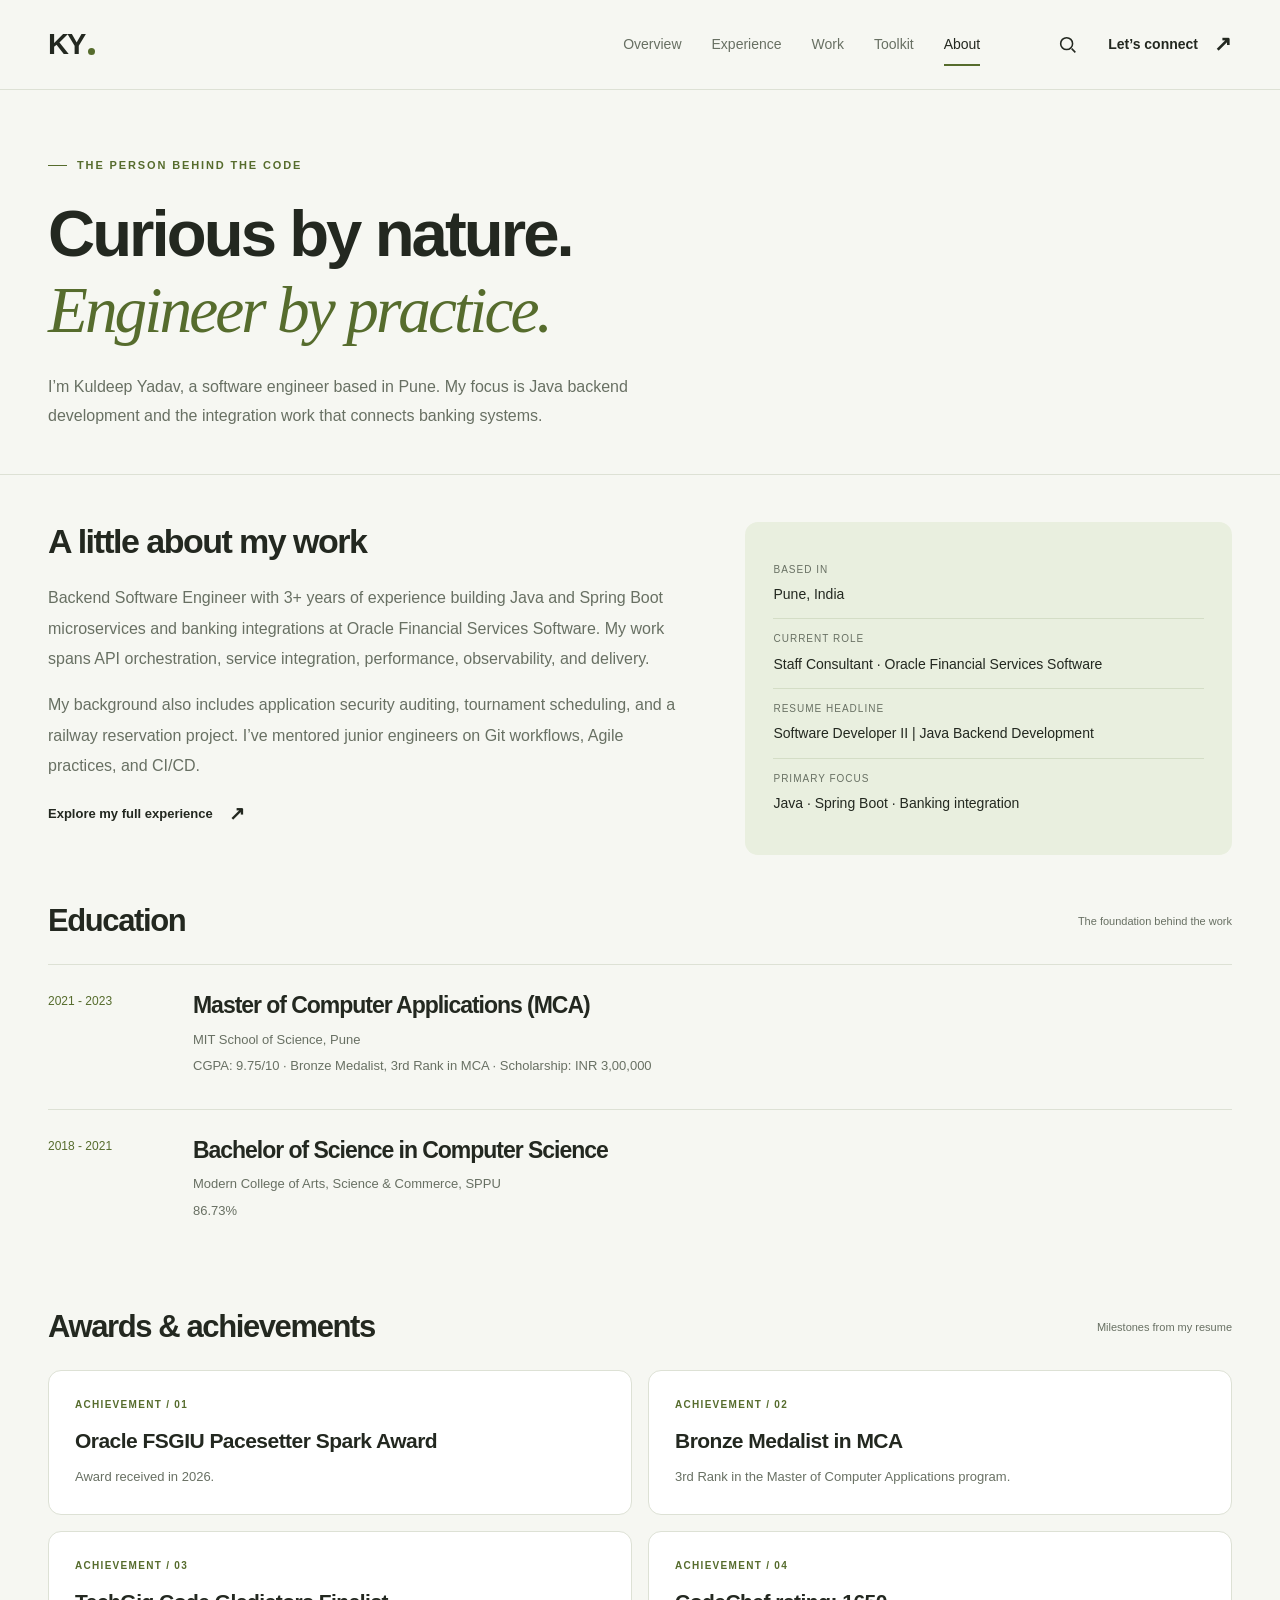
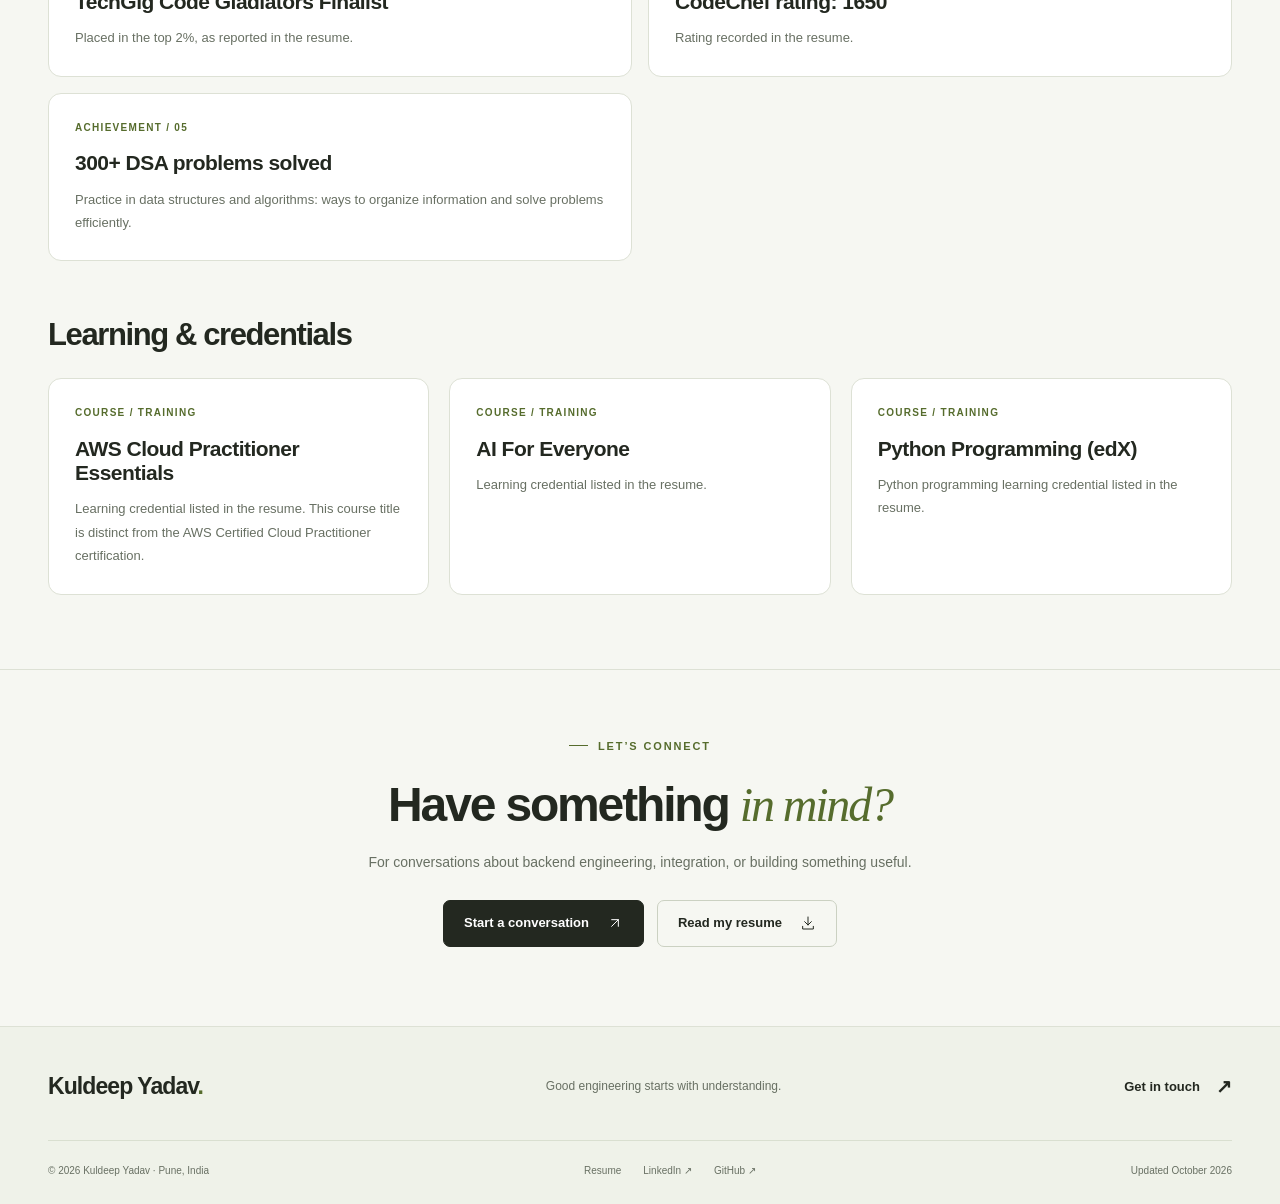
==== about.html @ 44cf256a "Publish portfolio pages and technology guide" ====
<!doctype html>
<html lang="en"><head><meta charset="utf-8"><meta name="viewport" content="width=device-width,initial-scale=1">
<meta name="theme-color" content="#f6f7f2"><title>About &amp; Credentials | Kuldeep Yadav</title><meta name="description" content="Education, awards, certifications, and the background behind my engineering work.">
<meta property="og:title" content="About &amp; Credentials | Kuldeep Yadav"><meta property="og:description" content="Education, awards, certifications, and the background behind my engineering work."><meta property="og:type" content="website">
<link rel="icon" type="image/svg+xml" href="favicon.svg"><link rel="stylesheet" href="styles.css"><script src="data.js" defer></script><script src="app.js" defer></script>
</head><body data-page="about"><a class="skip" href="#main">Skip to content</a>
<header class="header"><div class="container header-inner"><a class="brand" href="index.html" aria-label="Kuldeep Yadav home">KY<span class="brand-dot"></span></a>
<nav id="navigation" aria-label="Main navigation"><a href="index.html">Overview</a><a href="experience.html">Experience</a><a href="projects.html">Work</a><a href="technologies.html">Toolkit</a><a href="about.html" aria-current="page">About</a></nav><div class="header-actions"><button class="search-open icon-button" aria-label="Search portfolio" title="Search portfolio ( / )"><svg viewBox="0 0 24 24" fill="none" stroke="currentColor" stroke-width="1.7" aria-hidden="true"><circle cx="10.5" cy="10.5" r="6.5"/><path d="m16 16 4 4"/></svg></button><a class="connect-link" href="contact.html">Let’s connect <span aria-hidden="true">↗</span></a><button class="menu-button icon-button" aria-label="Open navigation" aria-controls="navigation" aria-expanded="false"><span></span><span></span></button></div></div></header>
<main id="main" tabindex="-1"><div class="container loading">Loading portfolio…</div></main>
<footer class="footer"><div class="container"><div class="footer-top"><a href="index.html" class="footer-name">Kuldeep Yadav<span>.</span></a><p>Good engineering starts with understanding.</p><a href="contact.html" class="text-link">Get in touch <span aria-hidden="true">↗</span></a></div><div class="footer-bottom"><span>© 2026 Kuldeep Yadav · Pune, India</span><div><a href="resume.html">Resume</a><a href="https://www.linkedin.com/in/kuldeep-yadav-8aa972233/" target="_blank" rel="noopener noreferrer">LinkedIn ↗</a><a href="https://github.com/yadavkuldeep1017" target="_blank" rel="noopener noreferrer">GitHub ↗</a></div><span>Updated October 2026</span></div></div></footer>
<dialog id="search-dialog" aria-labelledby="search-title"><div class="search-heading"><h2 id="search-title">Find something</h2><button class="icon-button close-search" aria-label="Close search">×</button></div><label class="sr-only" for="global-search">Search work, technologies, and pages</label><input type="search" id="global-search" placeholder="Try Spring Boot, banking, or education…" autocomplete="off"><p class="search-hint">Search work, technologies, and pages. Press Esc to close.</p><div id="search-results"></div></dialog><div class="toast" role="status" aria-live="polite"></div>
<noscript><p class="container">Enable JavaScript to explore the portfolio. You can also <a href="assets/Kuldeep-Yadav-Resume.pdf">read the original resume</a> or <a href="mailto:yadavkuldeep1017@gmail.com">send an email</a>.</p></noscript>
</body></html>
---- styles.css ----
:root{--paper:#f6f7f2;--white:#fff;--ink:#232820;--muted:#687063;--line:#dde1d5;--lime:#d9ed92;--olive:#566c2d;--soft:#eaf0df;--dark:#232e25;--radius:18px;--sans:"Segoe UI",Arial,sans-serif;--serif:Georgia,"Times New Roman",serif}
*{box-sizing:border-box}html{scroll-behavior:smooth;scroll-padding-top:100px}body{margin:0;background:var(--paper);color:var(--ink);font-family:var(--sans);font-size:16px;line-height:1.65;-webkit-font-smoothing:antialiased}a{color:inherit;text-decoration:none}a,button,input,select{touch-action:manipulation}button,input,select{font:inherit}button{cursor:pointer}button:disabled{cursor:default}button,a,input,summary,select{outline-offset:5px}a:focus-visible,button:focus-visible,input:focus-visible,summary:focus-visible,select:focus-visible{outline:2px solid var(--olive)}img{max-width:100%;display:block}svg{width:22px;height:22px;flex-shrink:0}p{margin:0 0 1rem}h1,h2,h3,h4{line-height:1.16;letter-spacing:-.045em;margin:0;font-weight:600}h1{font-size:clamp(44px,5.1vw,72px)}h2{font-size:clamp(32px,3.1vw,44px)}h3{font-size:24px}h4{font-size:19px}ul{padding-left:21px}li{padding:4px 0}li::marker{color:var(--olive)}.container{max-width:1240px;width:calc(100% - 96px);margin:auto}.skip{position:fixed;top:-100px;left:12px;background:var(--ink);color:white;padding:12px;z-index:100}.skip:focus{top:10px}.sr-only{position:absolute;width:1px;height:1px;padding:0;margin:-1px;overflow:hidden;clip:rect(0,0,0,0);white-space:nowrap;border:0}.header{position:sticky;top:0;z-index:20;background:rgba(246,247,242,.96);backdrop-filter:blur(14px);border-bottom:1px solid var(--line)}.header-inner{display:flex;align-items:center;justify-content:space-between;height:89px;gap:28px}.brand{font-size:29px;font-weight:750;letter-spacing:-2px;display:flex;align-items:center;gap:4px;line-height:1}.brand-dot{width:7px;height:7px;display:inline-block;border-radius:50%;background:var(--olive);margin-top:14px}.header nav{display:flex;gap:30px;margin-left:auto;margin-right:42px}.header nav a{font-size:14px;color:var(--muted);padding:10px 0;position:relative}.header nav a:hover,.header nav a[aria-current]{color:var(--ink)}.header nav a[aria-current]::after{content:"";position:absolute;bottom:0;left:0;right:0;height:2px;background:var(--olive)}.header-actions{display:flex;align-items:center;gap:22px}.icon-button{border:0;background:none;color:var(--ink);width:36px;height:36px;display:inline-flex;align-items:center;justify-content:center;padding:6px}.connect-link{font-size:14px;font-weight:600;white-space:nowrap;display:flex;gap:16px;align-items:center}.connect-link span{font-size:21px}.menu-button{display:none;flex-direction:column;gap:6px}.menu-button span{height:2px;background:var(--ink);width:22px}.eyebrow{font-size:11px;letter-spacing:.17em;font-weight:650;text-transform:uppercase;color:var(--olive);display:flex;gap:10px;align-items:center;margin-bottom:22px}.eyebrow::before{content:"";width:19px;height:1px;background:currentColor}.pill{display:inline-flex;align-items:center;gap:8px;border:1px solid var(--line);border-radius:100px;padding:7px 13px;font-size:11px;letter-spacing:.07em;font-weight:600}.dot{width:6px;height:6px;border-radius:50%;background:#6d8344;display:inline-block}.hero{padding:75px 0 60px;display:grid;grid-template-columns:1.4fr 1fr;gap:70px;align-items:center}.hero .pill{margin-bottom:28px}.hero h1{font-size:clamp(47px,5.1vw,73px);max-width:690px;line-height:1.07;letter-spacing:-.055em}.hero h1 em{font-family:var(--serif);font-weight:400;color:var(--olive)}.hero-copy{color:var(--muted);font-size:17px;line-height:1.8;max-width:535px;margin:28px 0 28px}.hero-copy strong{color:var(--ink);font-weight:500}.buttons{display:flex;align-items:center;gap:13px;flex-wrap:wrap}.button{border-radius:7px;padding:12px 20px;font-size:13px;font-weight:600;display:inline-flex;align-items:center;justify-content:center;gap:18px;border:1px solid var(--ink);background:var(--ink);color:white;transition:transform .2s,background .2s;min-height:47px;line-height:1.5}.button:hover{background:#3a4636;transform:translateY(-2px)}.button.secondary{background:transparent;color:var(--ink);border-color:#cbd1c2}.button.secondary:hover{background:var(--soft)}.button.lime{background:var(--lime);color:var(--ink);border-color:var(--lime)}.button svg{width:16px;height:16px}.hero-stack{display:flex;align-items:center;gap:10px;font-size:10px;letter-spacing:.08em;color:var(--muted);margin-top:38px;flex-wrap:wrap}.hero-stack i{width:3px;height:3px;border-radius:50%;background:#98a28b}.portrait-wrap{position:relative;justify-self:end;width:100%;max-width:370px}.portrait-card{background:#e4eadb;border-radius:150px 150px 18px 18px;position:relative;overflow:hidden;padding-top:36px;display:flex;flex-direction:column;align-items:center;border:1px solid #d7dfcd}.portrait-card::before{content:"";position:absolute;width:310px;height:310px;border:1px solid rgba(76,105,44,.17);border-radius:50%;top:65px;left:50%;transform:translateX(-50%)}.portrait-top{font-size:10px;letter-spacing:.13em;z-index:1;display:flex;align-items:center;gap:8px;margin-bottom:22px}.portrait-card img{width:248px;height:320px;object-fit:cover;border-radius:115px 115px 8px 8px;position:relative;filter:saturate(.8);box-shadow:0 9px 30px #35482a12}.portrait-caption{width:100%;display:flex;justify-content:space-between;align-items:center;padding:20px 25px;position:relative;font-size:13px}.portrait-caption small{display:block;font-size:11px;color:var(--muted);margin-top:2px}.portrait-caption svg{width:30px;height:30px}.portrait-float{position:absolute;left:-30px;bottom:95px;background:var(--paper);box-shadow:0 5px 28px #27351c10;border:1px solid var(--line);border-radius:12px;padding:12px 17px;display:flex;align-items:center;gap:11px}.portrait-float b{font-size:28px;letter-spacing:-.06em;font-weight:500}.portrait-float span{font-size:10px;line-height:1.5;color:var(--muted)}.section{padding:74px 0;border-top:1px solid var(--line)}.section-head{display:flex;align-items:flex-end;justify-content:space-between;gap:30px;margin-bottom:35px}.section-head .eyebrow{margin-bottom:14px}.section-head p{color:var(--muted);max-width:440px;font-size:15px;margin:13px 0 0}.text-link{display:inline-flex;align-items:center;gap:16px;font-size:13px;font-weight:600;white-space:nowrap}.text-link:hover{color:var(--olive)}.text-link span{font-size:19px}.impact-strip{display:grid;grid-template-columns:repeat(3,1fr);border-top:1px solid var(--line);padding:32px 0 41px;gap:30px}.impact{border-right:1px solid var(--line);display:grid;grid-template-columns:auto 1fr;gap:22px;align-items:center}.impact:last-child{border:0}.impact strong{font-size:40px;font-weight:500;letter-spacing:-.06em}.impact span{font-size:12px;max-width:155px;line-height:1.7;color:var(--muted)}.grid-3{display:grid;grid-template-columns:repeat(3,1fr);gap:20px}.work-card{background:white;border:1px solid var(--line);border-radius:var(--radius);overflow:hidden;display:flex;flex-direction:column;transition:transform .2s,box-shadow .2s}.work-card:hover{transform:translateY(-5px);box-shadow:0 14px 36px #232e2509}.work-art{height:176px;padding:27px;position:relative;overflow:hidden;display:flex;align-items:center;justify-content:center;background:#e9eddf}.work-art.blue{background:#e6eef0}.work-art.sand{background:#eee9e0}.work-art.lavender{background:#edebf2}.work-art.mint{background:#e2eee8}.work-art.rose{background:#f0e7e1}.work-art .art-num{position:absolute;left:20px;top:16px;font-size:10px;letter-spacing:.1em;color:#687063}.architecture{display:flex;align-items:center;gap:12px}.arch-box{background:#ffffffc4;border:1px solid #fff;border-radius:10px;width:61px;height:58px;display:flex;align-items:center;justify-content:center;box-shadow:0 6px 18px #34432b08}.arch-box.focus{background:var(--dark);color:var(--lime);width:73px;height:73px}.arch-line{width:18px;height:1px;background:#89947a;position:relative}.arch-line::after{content:"";position:absolute;right:0;top:-2px;width:5px;height:5px;border-top:1px solid #89947a;border-right:1px solid #89947a;transform:rotate(45deg)}.art-type{position:absolute;bottom:13px;right:17px;font-size:9px;letter-spacing:.12em;color:#687063}.card-body{padding:25px;display:flex;flex-direction:column;flex:1}.kicker{font-size:10px;letter-spacing:.13em;text-transform:uppercase;color:var(--olive);font-weight:600}.card-body h3{font-size:22px;letter-spacing:-.035em;margin:12px 0}.card-body p{font-size:13px;color:var(--muted);line-height:1.8;margin-bottom:21px}.tags{display:flex;flex-wrap:wrap;gap:6px}.tag{font-size:10px;padding:4px 9px;border-radius:4px;background:#f2f4ee;color:#59624f;border:1px solid #e8ecdf;line-height:1.5}.card-bottom{margin-top:auto;padding-top:23px;display:flex;justify-content:space-between;align-items:center;font-size:11px;font-weight:600}.card-bottom span:last-child{font-size:22px;font-weight:400}.feature-band{background:var(--dark);color:var(--paper);padding:48px;border-radius:var(--radius);display:grid;grid-template-columns:1fr 1.1fr;gap:55px}.feature-band .eyebrow{color:var(--lime)}.feature-band h2{font-size:38px;font-weight:450;max-width:390px}.feature-band p{color:#b7c1b2;font-size:14px;margin:18px 0 25px;max-width:430px}.feature-lines{border-top:1px solid #4b5748}.feature-line{display:flex;justify-content:space-between;align-items:center;gap:20px;padding:20px 0;border-bottom:1px solid #4b5748}.feature-line strong{font-size:13px;font-weight:450}.feature-line span{font-size:11px;color:#c8d2c2}.tool-preview{display:grid;grid-template-columns:repeat(4,1fr);gap:12px}.tool-block{border:1px solid var(--line);border-radius:11px;padding:22px;background:#f9faf5;display:flex;flex-direction:column;min-height:170px}.tool-block .tool-symbol{font-family:monospace;font-size:20px;color:var(--olive);margin-bottom:15px}.tool-block h3{font-size:17px;letter-spacing:-.02em;margin-bottom:6px}.tool-block p{font-size:11px;line-height:1.8;color:var(--muted);margin:0}.tool-block:hover{background:var(--soft)}.cta{padding:67px 0 79px;text-align:center;border-top:1px solid var(--line)}.cta .eyebrow{justify-content:center}.cta h2{font-size:48px}.cta h2 em{font-family:var(--serif);font-weight:400;color:var(--olive)}.cta p{color:var(--muted);font-size:14px;margin:19px auto 25px}.cta .buttons{justify-content:center}.footer{border-top:1px solid var(--line);background:#eff2e9;padding:41px 0 24px}.footer-top{display:flex;align-items:center;justify-content:space-between;gap:30px;padding-bottom:35px}.footer-name{font-size:23px;font-weight:600;letter-spacing:-.04em}.footer-name span{color:var(--olive)}.footer-top p{font-size:12px;color:var(--muted);margin:0}.footer-bottom{border-top:1px solid #d9dfd0;padding-top:22px;font-size:10px;color:var(--muted);display:flex;justify-content:space-between;align-items:center;gap:20px}.footer-bottom>div{display:flex;gap:22px}.footer a:hover{color:var(--olive)}.page-intro{padding:66px 0 43px;border-bottom:1px solid var(--line)}.page-intro h1{max-width:880px}.page-intro h1 em{font-family:var(--serif);font-weight:400;color:var(--olive)}.page-intro p{max-width:670px;margin:23px 0 0;font-size:16px;color:var(--muted);line-height:1.85}.page-intro .intro-meta{font-size:11px;display:flex;gap:20px;flex-wrap:wrap;margin-top:25px}.page-content{padding:47px 0 74px}.breadcrumb{font-size:12px;color:var(--muted);display:flex;gap:9px;flex-wrap:wrap;margin-bottom:30px}.breadcrumb a:hover{text-decoration:underline}.filters{display:flex;align-items:center;justify-content:space-between;gap:20px;margin-bottom:28px;flex-wrap:wrap}.filter-pills{display:flex;gap:7px;flex-wrap:wrap}.filter-button{background:transparent;border:1px solid var(--line);padding:7px 13px;border-radius:100px;font-size:11px;color:var(--muted)}.filter-button.active{background:var(--ink);color:white;border-color:var(--ink)}.filter-button:hover{border-color:var(--olive)}.field{border:1px solid #ccd3c3;background:var(--white);border-radius:7px;padding:11px 14px;max-width:100%;color:var(--ink);font-size:13px}.search-field{width:260px}.results-label{font-size:11px;color:var(--muted);margin:0 0 24px}.empty{padding:40px;text-align:center;border:1px dashed #c6d0b7;border-radius:12px;grid-column:1/-1;color:var(--muted)}.note{font-size:12px;line-height:1.8;color:var(--muted);padding:16px 20px;background:#edf1e6;border-left:2px solid #a7b88c;border-radius:0 8px 8px 0;margin:25px 0}.detail-layout{display:grid;grid-template-columns:1fr 300px;gap:64px}.detail-section{margin-bottom:38px}.detail-section h2{font-size:28px;margin-bottom:19px}.detail-section p,.detail-section li{font-size:15px;color:#596151;line-height:1.9}.detail-section h3{font-size:21px;margin-bottom:15px}.aside-card{border:1px solid var(--line);border-radius:12px;background:white;padding:25px;position:sticky;top:114px;align-self:start}.aside-card h3{font-size:19px;margin-bottom:19px}.aside-card .row{padding:15px 0;border-bottom:1px solid var(--line)}.aside-card .row:first-of-type{padding-top:0}.aside-card .row:last-of-type{border:0}.aside-card dt{font-size:10px;color:var(--muted);text-transform:uppercase;letter-spacing:.08em;margin-bottom:7px}.aside-card dd{margin:0;font-size:13px}.aside-card .button{margin-top:16px;width:100%}.result-panel{display:flex;gap:24px;align-items:center;background:var(--dark);border-radius:12px;color:white;padding:26px;margin-bottom:33px}.result-panel strong{font-size:45px;color:var(--lime);font-weight:500;letter-spacing:-.05em;white-space:nowrap}.result-panel p{margin:0;color:#d1dbca;font-size:13px}.timeline{position:relative;padding-left:32px;border-left:1px solid #cbd5bc;margin-left:8px}.role{position:relative;padding-bottom:36px}.role::before{content:"";position:absolute;left:-38px;top:8px;width:11px;height:11px;background:var(--olive);border:3px solid var(--paper);border-radius:50%;box-shadow:0 0 0 1px #afbf98}.role .dates{font-size:11px;letter-spacing:.05em;color:var(--olive);margin-bottom:8px}.role h3{font-size:23px;margin:6px 0 10px}.role .company{font-size:13px;color:var(--muted);margin-bottom:14px}.role .role-copy{font-size:14px;line-height:1.9;color:#596151}.role li{font-size:14px;color:#596151;line-height:1.9}.subheading{display:flex;justify-content:space-between;align-items:center;margin:10px 0 25px;gap:20px}.subheading h2{font-size:31px}.subheading span{font-size:11px;color:var(--muted)}.achievement-grid{display:grid;grid-template-columns:1fr 1fr;gap:16px}.info-card{border:1px solid var(--line);padding:26px;border-radius:13px;background:white}.info-card .kicker{margin-bottom:15px}.info-card h3{font-size:21px;letter-spacing:-.025em;margin-bottom:12px}.info-card p{font-size:13px;line-height:1.8;color:var(--muted);margin:0}.education{border-top:1px solid var(--line);padding:27px 0;display:grid;grid-template-columns:120px 1fr;gap:25px}.education>span{font-size:12px;color:var(--olive)}.education h3{font-size:23px;margin-bottom:10px}.education p{color:var(--muted);font-size:13px;margin:5px 0}.tool-grid{display:grid;grid-template-columns:repeat(3,1fr);gap:15px}.technology-card{border:1px solid var(--line);background:white;border-radius:12px;padding:23px;display:flex;flex-direction:column;transition:background .2s}.technology-card:hover{background:#f1f5e9}.technology-card .tool-top{display:flex;justify-content:space-between;align-items:center;margin-bottom:18px}.technology-card .tool-initial{height:35px;width:40px;background:var(--soft);color:var(--olive);display:flex;justify-content:center;align-items:center;border-radius:7px;font-size:13px;font-family:monospace}.technology-card .tool-top>span:last-child{font-size:10px;color:var(--muted)}.technology-card h3{font-size:20px;margin-bottom:13px;letter-spacing:-.03em}.technology-card p{font-size:12px;line-height:1.85;color:var(--muted);margin-bottom:22px}.technology-card .read-more{font-size:11px;font-weight:600;margin-top:auto;display:flex;justify-content:space-between}.concepts{display:grid;gap:12px;list-style:none;padding:0}.concepts li{background:white;border:1px solid var(--line);border-radius:8px;padding:14px 18px;font-size:14px}.example{border:1px solid var(--line);background:#edf1e7;padding:23px;border-radius:10px;font-size:14px;line-height:1.9;white-space:pre-line}.example-label{font-size:10px;letter-spacing:.12em;text-transform:uppercase;font-weight:600;color:var(--olive);margin-bottom:12px}.contact-layout{display:grid;grid-template-columns:1.1fr 1fr;gap:60px}.contact-card{background:var(--dark);color:var(--paper);border-radius:17px;padding:37px}.contact-card h2{font-size:34px;margin-bottom:15px}.contact-card p{font-size:14px;color:#bdc9b5;line-height:1.85}.contact-email{display:block;font-size:clamp(14px,1.6vw,21px);letter-spacing:-.02em;overflow-wrap:anywhere;margin:28px 0;color:var(--lime)}.contact-card .button.secondary{color:white;border-color:#6a785f}.contact-card .button.secondary:hover{background:#354130}.contact-small{margin-top:27px;font-size:12px;color:#c1ccb9;display:grid;gap:8px}.social-row{border-bottom:1px solid var(--line);display:flex;justify-content:space-between;align-items:center;gap:20px;padding:25px 0}.social-row:first-child{padding-top:4px}.social-row h3{font-size:25px;margin-bottom:7px}.social-row p{font-size:12px;color:var(--muted);margin:0}.social-row>span{font-size:27px}.social-row:hover h3{color:var(--olive)}.resume-actions{display:flex;justify-content:space-between;gap:20px;align-items:center;margin-bottom:25px}.resume-actions p{font-size:13px;color:var(--muted);margin:0}.resume-frame{width:100%;height:1050px;border:1px solid var(--line);border-radius:12px;background:#e5e8de}.about-top{display:grid;grid-template-columns:1.3fr 1fr;gap:65px;margin-bottom:48px}.about-top p{color:var(--muted);font-size:16px;line-height:1.9}.about-top h2{margin-bottom:22px;font-size:34px}.about-facts{background:#e9efdf;padding:28px;border-radius:13px}.about-facts dl{margin:0}.about-facts .fact{padding:12px 0;border-bottom:1px solid #d4ddc6}.about-facts .fact:last-child{border:0}.about-facts dt{font-size:10px;letter-spacing:.1em;text-transform:uppercase;color:var(--muted);margin-bottom:5px}.about-facts dd{margin:0;font-size:14px}.section-space{margin-top:56px}.loading{padding:100px 0;min-height:60vh;color:var(--muted)}dialog{border:1px solid var(--line);border-radius:16px;background:var(--paper);width:650px;max-width:calc(100% - 30px);padding:28px;color:var(--ink);max-height:80vh;box-shadow:0 30px 120px #12200c40}dialog::backdrop{background:#15201070;backdrop-filter:blur(5px)}.search-heading{display:flex;align-items:center;justify-content:space-between;margin-bottom:20px}.search-heading h2{font-size:26px}.close-search{font-size:26px}#global-search{width:100%;background:white;border:1px solid #bbc8a9;border-radius:7px;padding:13px;font-size:14px}.search-hint{font-size:11px;color:var(--muted);margin:12px 0 18px}.search-result{display:block;padding:13px 9px;border-top:1px solid var(--line);border-radius:5px}.search-result:hover{background:var(--soft)}.search-result small{font-size:9px;color:var(--olive);text-transform:uppercase;letter-spacing:.1em}.search-result strong{display:block;font-size:15px;font-weight:500;margin-top:2px}.toast{visibility:hidden;opacity:0;position:fixed;bottom:24px;left:50%;transform:translateX(-50%) translateY(100px);background:var(--ink);color:white;z-index:60;border-radius:8px;padding:12px 22px;font-size:13px;transition:transform .2s;box-shadow:0 8px 30px #0002}.toast.visible{visibility:visible;opacity:1;transform:translateX(-50%) translateY(0)}.print-button{background:none;border:0;font-size:12px;font-weight:600;color:var(--olive);padding:0}.prose-width{max-width:820px}.line-list{list-style:none;padding:0;margin:0}.line-list li{padding:14px 0;border-bottom:1px solid var(--line);font-size:14px;color:var(--muted)}.line-list li:first-child{padding-top:0}.supporting-line{font-size:11px;color:var(--muted);margin-top:20px}.work-title{display:flex;justify-content:space-between;gap:24px;align-items:center}.work-title span{font-size:12px;color:var(--muted)}
@media(min-width:1440px){.hero{padding-top:85px;padding-bottom:75px}.hero h1{font-size:78px}.portrait-wrap{max-width:395px}}
@media(max-width:1050px){.container{width:calc(100% - 64px)}.header nav{gap:21px;margin-right:12px}.header-actions{gap:12px}.hero{gap:40px;grid-template-columns:1.25fr 1fr}.hero h1{font-size:57px}.hero-copy{font-size:15px}.portrait-float{left:-18px}.impact{gap:15px}.impact strong{font-size:34px}.impact span{font-size:11px}.detail-layout{gap:35px;grid-template-columns:1fr 260px}.card-body{padding:21px}.architecture{gap:6px}.arch-box{width:50px}.arch-line{width:10px}.feature-band{padding:35px;gap:30px}.tool-preview{grid-template-columns:repeat(2,1fr)}}
@media(max-width:800px){.container{width:calc(100% - 40px)}.header-inner{height:73px}.header nav{position:absolute;top:73px;left:0;right:0;background:var(--paper);border-bottom:1px solid var(--line);padding:20px;display:none;flex-direction:column;gap:8px;margin:0}.header nav.open{display:flex}.header nav a{padding:10px}.header nav a[aria-current]::after{left:10px;right:auto;width:25px}.menu-button{display:flex}.header-actions{gap:15px}.connect-link{font-size:12px}.hero{padding:43px 0 37px;gap:26px;grid-template-columns:1.1fr .8fr}.hero h1{font-size:44px}.hero .pill{font-size:9px;margin-bottom:22px}.hero-copy{font-size:14px;margin:20px 0}.hero .button{padding:11px 14px;font-size:12px;gap:10px}.portrait-card{padding-top:26px;border-radius:110px 110px 15px 15px}.portrait-card img{width:200px;height:258px}.portrait-top{font-size:8px}.portrait-caption{padding:16px;font-size:12px}.portrait-caption small{font-size:9px}.portrait-float{bottom:79px;padding:8px 10px;gap:8px}.portrait-float b{font-size:24px}.portrait-float span{font-size:8px}.hero-stack{font-size:8px;margin-top:27px}.impact-strip{gap:18px;padding:25px 0}.impact{display:block}.impact strong{display:block;margin-bottom:7px}.impact span{display:block}.section{padding:48px 0}.section-head{align-items:flex-start;gap:22px}.section-head h2{font-size:31px}.grid-3{grid-template-columns:repeat(2,1fr)}.grid-3 .work-card:last-child:nth-child(3){grid-column:1/-1;display:grid;grid-template-columns:1fr 1fr}.work-art{height:165px}.grid-3 .work-card:last-child:nth-child(3) .work-art{height:auto;min-height:240px}.feature-band{grid-template-columns:1fr;padding:32px;gap:15px}.feature-band h2{font-size:34px;max-width:100%}.feature-band p{max-width:100%}.tool-grid{grid-template-columns:repeat(2,1fr)}.detail-layout{grid-template-columns:1fr;gap:15px}.aside-card{position:static}.contact-layout,.about-top{grid-template-columns:1fr;gap:30px}.page-intro{padding:45px 0 33px}.page-intro h1{font-size:48px}.page-content{padding:33px 0 50px}.footer-top p{display:none}.footer-bottom{flex-wrap:wrap;font-size:10px}.footer-bottom>span:last-child{display:none}.cta{padding:48px 0}.cta h2{font-size:39px}.resume-frame{height:800px}.note{font-size:11px}.contact-email{font-size:22px}}
@media(max-width:550px){.container{width:calc(100% - 36px)}.header-inner{height:69px}.header nav{top:69px}.brand{font-size:26px}.header-actions{gap:10px}.connect-link{gap:8px}.hero{display:flex;flex-direction:column;align-items:stretch;gap:40px;padding-top:35px}.hero h1{font-size:51px;max-width:420px}.hero-copy{font-size:15px;max-width:390px}.hero .pill{font-size:9px}.hero .buttons{gap:10px}.hero .button{font-size:12px;padding:12px 16px}.hero-stack{font-size:9px;margin-top:26px}.portrait-wrap{width:100%;max-width:330px;align-self:center}.portrait-card{border-radius:130px 130px 15px 15px;padding-top:30px}.portrait-card img{width:220px;height:284px}.portrait-top{font-size:9px}.portrait-caption{padding:17px 22px}.portrait-float{left:-7px;bottom:90px;padding:11px 14px}.portrait-float b{font-size:27px}.portrait-float span{font-size:9px}.impact-strip{gap:12px;padding:28px 0 31px}.impact{padding-right:8px}.impact strong{font-size:30px}.impact span{font-size:10px;line-height:1.65}.section-head{flex-direction:column;gap:17px;margin-bottom:25px}.section-head h2{font-size:32px}.section-head p{font-size:13px}.eyebrow{font-size:10px;margin-bottom:16px}.grid-3{grid-template-columns:1fr;gap:20px}.grid-3 .work-card:last-child:nth-child(3){display:flex;grid-column:auto}.grid-3 .work-card:last-child:nth-child(3) .work-art{height:176px;min-height:0}.work-art{height:176px}.architecture{gap:12px}.arch-box{width:61px}.arch-line{width:18px}.card-body{padding:24px}.card-body h3{font-size:24px}.card-body p{font-size:13px}.feature-band{padding:27px 23px}.feature-band h2{font-size:31px}.feature-line{align-items:flex-start;gap:18px}.feature-line strong{font-size:12px}.feature-line span{font-size:10px;text-align:right}.tool-preview{gap:10px}.tool-block{padding:18px;min-height:167px}.tool-block h3{font-size:16px}.tool-block p{font-size:10px}.cta h2{font-size:34px}.cta p{max-width:310px}.footer{padding-top:30px}.footer-top{gap:15px;padding-bottom:26px}.footer-name{font-size:21px}.footer-top .text-link{font-size:11px;gap:9px}.footer-bottom{display:block}.footer-bottom>div{margin-top:15px;gap:24px}.page-intro h1{font-size:41px}.page-intro p{font-size:14px;margin-top:20px}.page-intro .intro-meta{font-size:10px;gap:12px}.tool-grid,.achievement-grid{grid-template-columns:1fr}.filters{align-items:stretch;gap:16px}.search-field{width:100%}.filter-pills{gap:6px}.filter-button{font-size:10px;padding:6px 11px}.technology-card{padding:22px}.technology-card p{font-size:13px}.detail-section p,.detail-section li{font-size:14px}.result-panel{padding:22px;gap:17px}.result-panel strong{font-size:36px}.result-panel p{font-size:12px}.education{grid-template-columns:1fr;gap:9px}.education h3{font-size:23px}.contact-card{padding:27px}.contact-email{font-size:18px}.contact-card h2{font-size:31px}.resume-actions{align-items:flex-start;flex-direction:column}.resume-frame{height:600px}.timeline{padding-left:24px}.role::before{left:-30px}.role h3{font-size:21px}.subheading{align-items:flex-start;flex-direction:column;gap:8px}.subheading h2{font-size:29px}.tool-grid .technology-card .tool-top{margin-bottom:12px}.work-title{display:block}.work-title span{display:block;margin-top:12px}dialog{padding:21px}.search-heading h2{font-size:24px}}
@media(prefers-reduced-motion:reduce){html{scroll-behavior:auto}*,*::before,*::after{transition:none!important;animation:none!important}}
@media print{.header,.footer,.cta,dialog,.buttons,.filters,.print-button,.search-open,.portrait-float,.skip{display:none!important}.container{width:100%;max-width:none}body{background:white;font-size:11pt}.page-intro{padding:15px 0}.page-intro h1{font-size:32pt}.page-content{padding:20px 0}.detail-layout,.about-top{display:block}.aside-card{position:static;margin-top:20px}.work-card,.info-card,.technology-card,.education,.role{break-inside:avoid}.tool-grid{grid-template-columns:1fr 1fr}a{color:#223319}.resume-frame{height:900px}.hero h1{font-size:40pt}}
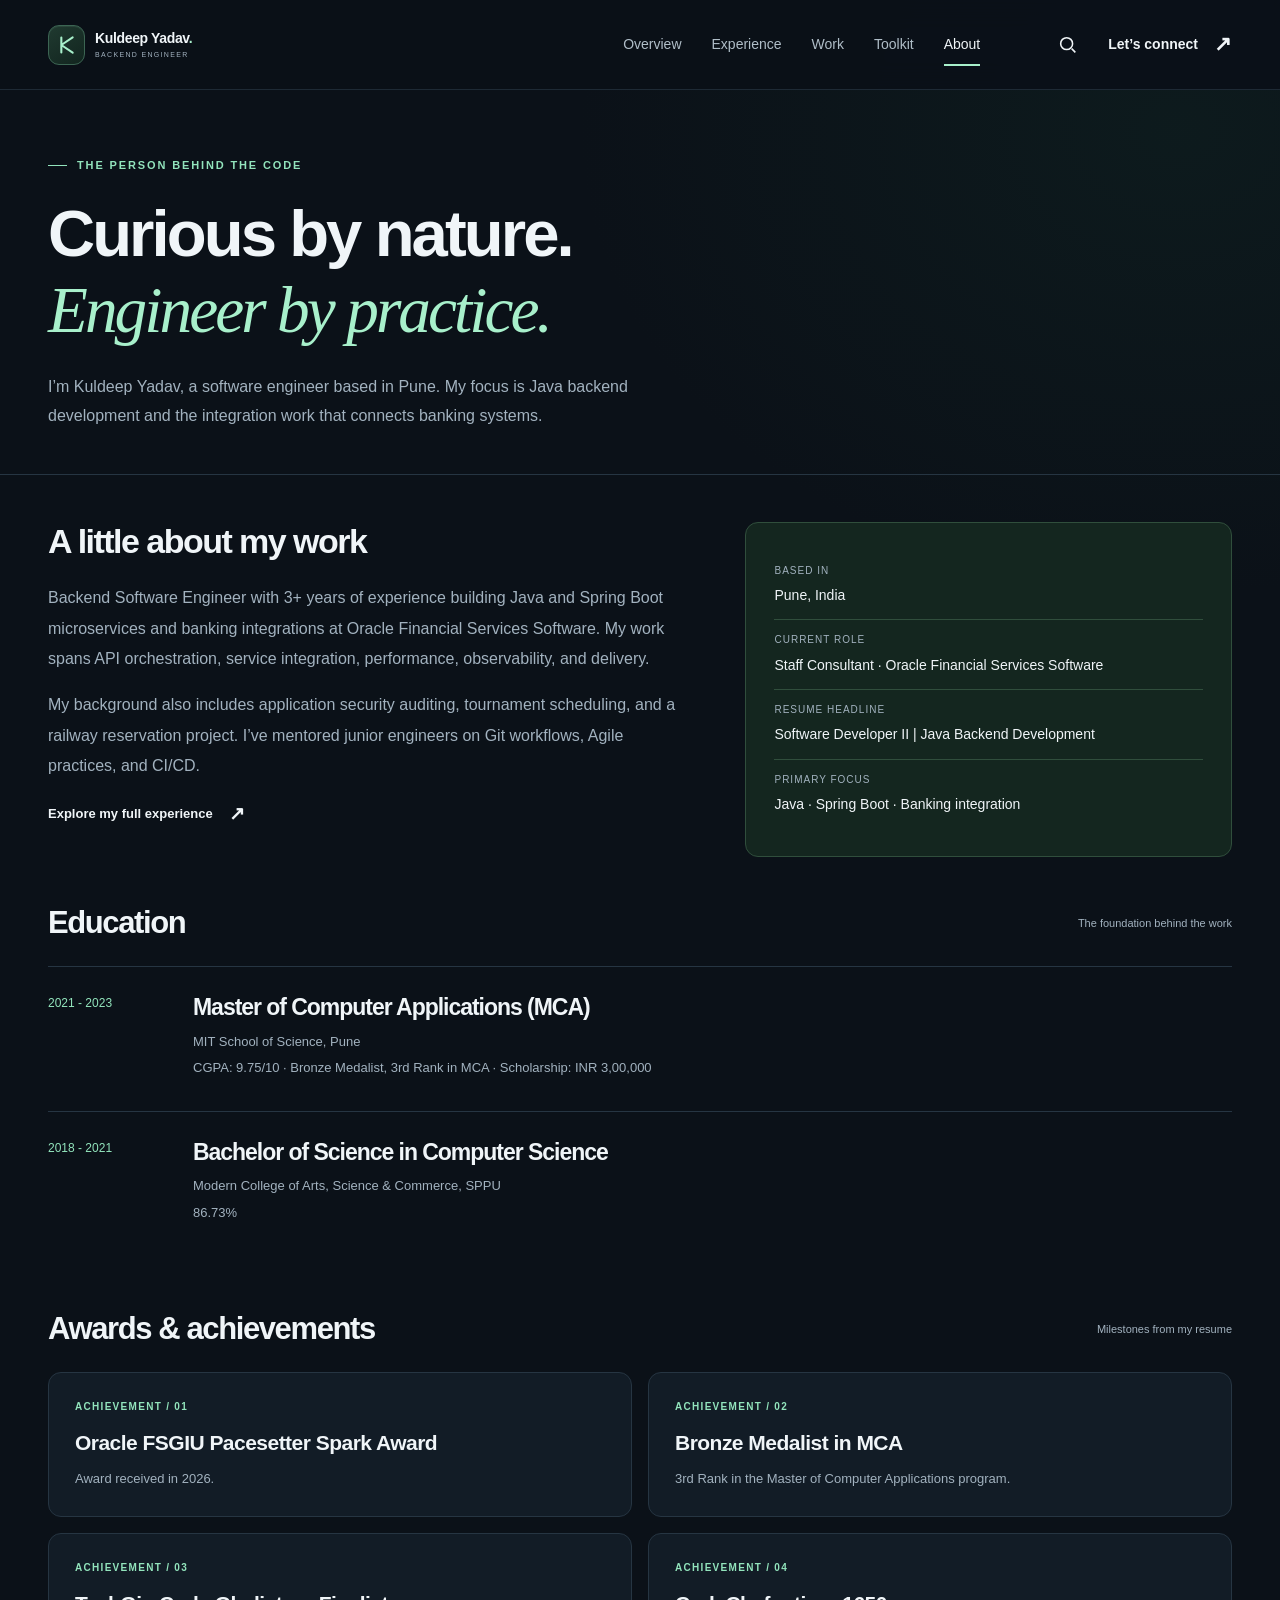
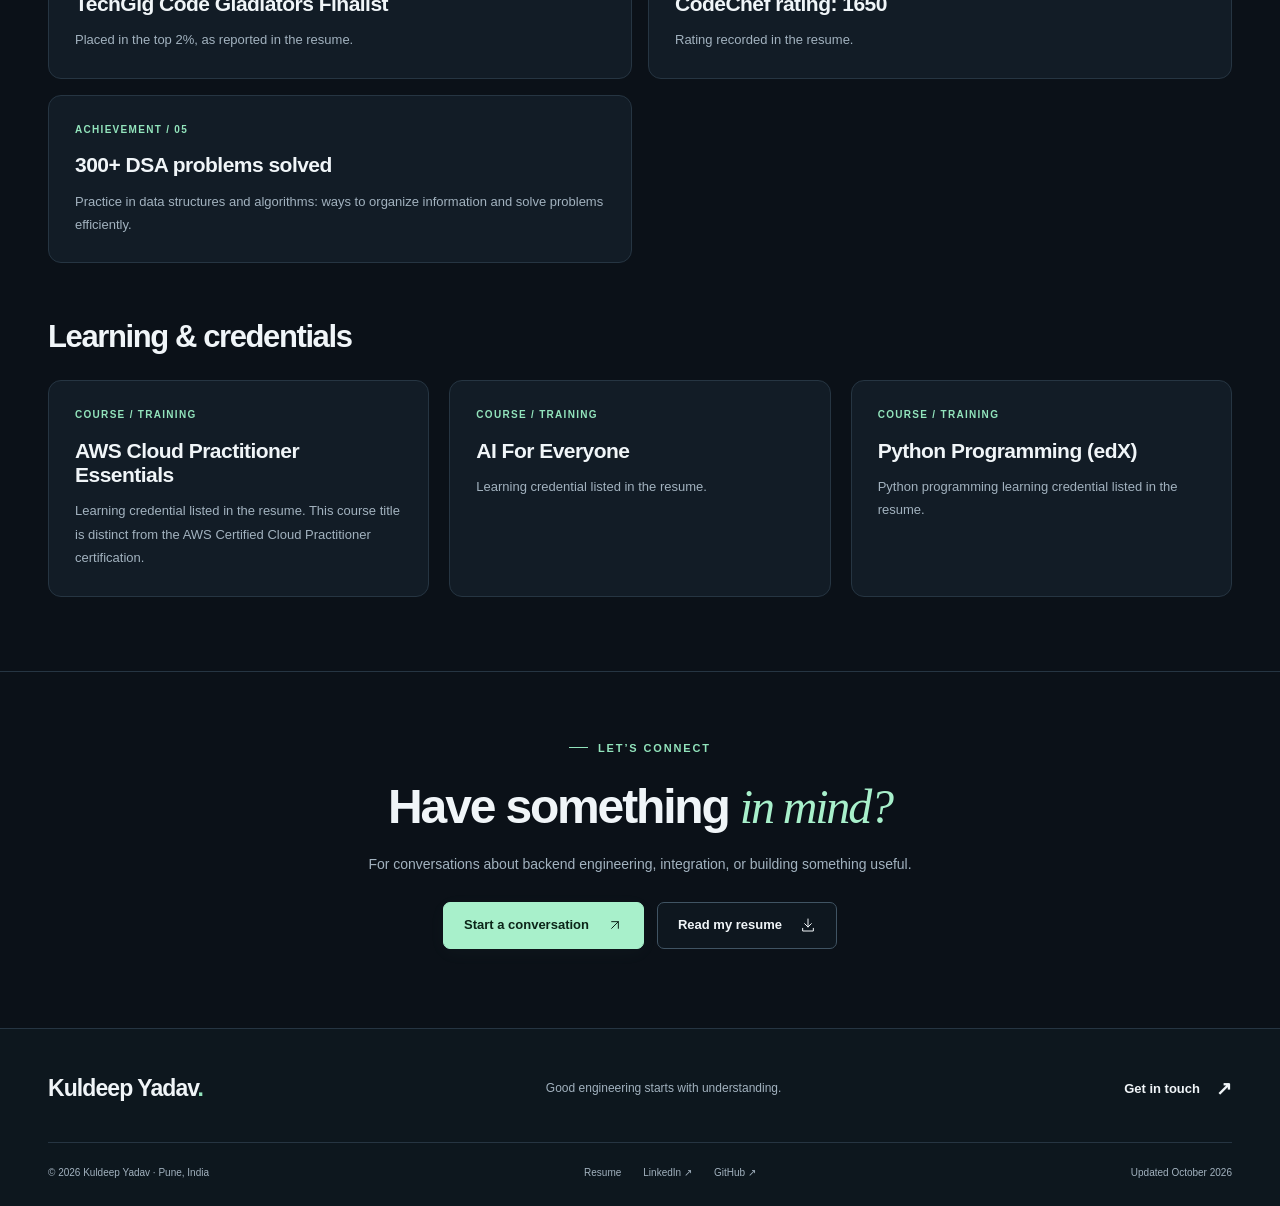
==== commit 0ce025ea: "Apply dark theme and replace KY with full-name branding" ====
--- a/about.html
+++ b/about.html
@@ -1,10 +1,10 @@
 <!doctype html>
 <html lang="en"><head><meta charset="utf-8"><meta name="viewport" content="width=device-width,initial-scale=1">
-<meta name="theme-color" content="#f6f7f2"><title>About &amp; Credentials | Kuldeep Yadav</title><meta name="description" content="Education, awards, certifications, and the background behind my engineering work.">
+<meta name="theme-color" content="#0b1118"><title>About &amp; Credentials | Kuldeep Yadav</title><meta name="description" content="Education, awards, certifications, and the background behind my engineering work.">
 <meta property="og:title" content="About &amp; Credentials | Kuldeep Yadav"><meta property="og:description" content="Education, awards, certifications, and the background behind my engineering work."><meta property="og:type" content="website">
-<link rel="icon" type="image/svg+xml" href="favicon.svg"><link rel="stylesheet" href="styles.css"><script src="data.js" defer></script><script src="app.js" defer></script>
+<link rel="icon" type="image/svg+xml" href="favicon.svg?v=2"><link rel="stylesheet" href="styles.css"><link rel="stylesheet" href="theme.css?v=2"><script src="data.js" defer></script><script src="app.js" defer></script>
 </head><body data-page="about"><a class="skip" href="#main">Skip to content</a>
-<header class="header"><div class="container header-inner"><a class="brand" href="index.html" aria-label="Kuldeep Yadav home">KY<span class="brand-dot"></span></a>
+<header class="header"><div class="container header-inner"><a class="brand" href="index.html" aria-label="Kuldeep Yadav home"><span class="brand-mark" aria-hidden="true"><svg viewBox="0 0 36 36" fill="none"><path d="M12 10v16m12-16-12 8 12 8" stroke="currentColor" stroke-width="2.2" stroke-linecap="round" stroke-linejoin="round"/></svg></span><span class="brand-wordmark"><span class="brand-name">Kuldeep Yadav<span class="brand-period">.</span></span><span class="brand-role">BACKEND ENGINEER</span></span></a>
 <nav id="navigation" aria-label="Main navigation"><a href="index.html">Overview</a><a href="experience.html">Experience</a><a href="projects.html">Work</a><a href="technologies.html">Toolkit</a><a href="about.html" aria-current="page">About</a></nav><div class="header-actions"><button class="search-open icon-button" aria-label="Search portfolio" title="Search portfolio ( / )"><svg viewBox="0 0 24 24" fill="none" stroke="currentColor" stroke-width="1.7" aria-hidden="true"><circle cx="10.5" cy="10.5" r="6.5"/><path d="m16 16 4 4"/></svg></button><a class="connect-link" href="contact.html">Let’s connect <span aria-hidden="true">↗</span></a><button class="menu-button icon-button" aria-label="Open navigation" aria-controls="navigation" aria-expanded="false"><span></span><span></span></button></div></div></header>
 <main id="main" tabindex="-1"><div class="container loading">Loading portfolio…</div></main>
 <footer class="footer"><div class="container"><div class="footer-top"><a href="index.html" class="footer-name">Kuldeep Yadav<span>.</span></a><p>Good engineering starts with understanding.</p><a href="contact.html" class="text-link">Get in touch <span aria-hidden="true">↗</span></a></div><div class="footer-bottom"><span>© 2026 Kuldeep Yadav · Pune, India</span><div><a href="resume.html">Resume</a><a href="https://www.linkedin.com/in/kuldeep-yadav-8aa972233/" target="_blank" rel="noopener noreferrer">LinkedIn ↗</a><a href="https://github.com/yadavkuldeep1017" target="_blank" rel="noopener noreferrer">GitHub ↗</a></div><span>Updated October 2026</span></div></div></footer>
--- a/theme.css
+++ b/theme.css
@@ -0,0 +1,136 @@
+/* Dark portfolio palette. Print keeps the light palette in styles.css. */
+@media screen {
+  :root {
+    color-scheme: dark;
+    --paper: #0b1118;
+    --white: #121c26;
+    --ink: #f0f5f8;
+    --muted: #a2b2bf;
+    --line: #263542;
+    --lime: #a8f0cb;
+    --olive: #92e4bc;
+    --soft: #192b2b;
+    --dark: #101f26;
+    --surface: #121c26;
+    --surface-high: #182630;
+  }
+  body {
+    background: radial-gradient(ellipse 800px 620px at 92% 130px, #13342b45, transparent 75%), var(--paper);
+  }
+  ::selection { color: #082016; background: #a8f0cb; }
+  .header { background: #0b1118ed; border-color: #263542b8; }
+  .brand { gap: 10px; letter-spacing: 0; flex-shrink: 0; }
+  .brand-mark { width: 37px; height: 40px; display: grid; place-items: center; border: 1px solid #3c6553; border-radius: 11px; color: var(--lime); background: linear-gradient(145deg, #203a30, #12251f); box-shadow: inset 0 1px 0 #c3ffde14; }
+  .brand-mark svg { width: 34px; height: 34px; }
+  .brand-wordmark { display: grid; gap: 6px; }
+  .brand-name { font-size: 14px; font-weight: 650; letter-spacing: -.025em; white-space: nowrap; }
+  .brand-period { color: var(--lime); }
+  .brand-role { font-size: 7px; font-weight: 500; letter-spacing: .19em; color: var(--muted); white-space: nowrap; }
+  .brand:hover .brand-mark { border-color: var(--lime); }
+  .header nav a { color: #b0bec8; }
+  .header nav a:hover, .header nav a[aria-current] { color: var(--ink); }
+  .header nav a[aria-current]::after { background: var(--lime); }
+  .connect-link:hover { color: var(--lime); }
+  .pill { background: #12241e80; border-color: #335443; color: #bdd8c8; }
+  .dot { background: var(--lime); box-shadow: 0 0 10px #a8f0cb35; }
+  .hero h1 em, .page-intro h1 em, .cta h2 em { color: var(--lime); }
+  .hero-copy { color: #a9b9c5; }
+  .hero-stack { color: #a5b8c6; }
+  .hero-stack i { background: #597263; }
+  .hero-copy strong { color: var(--ink); }
+  .button { background: var(--lime); border-color: var(--lime); color: #0c2519; box-shadow: 0 4px 20px #9eebbf08; }
+  .button:hover { background: #c5ffdf; border-color: #c5ffdf; color: #0c2519; box-shadow: 0 6px 26px #9eebbf18; }
+  .button.secondary { background: #14202b60; color: var(--ink); border-color: #405463; box-shadow: none; }
+  .button.secondary:hover { background: #1c2d36; border-color: #6e9382; }
+  .button.lime { background: var(--lime); border-color: var(--lime); color: #0c2519; }
+  .button.lime:hover { background: #c5ffdf; border-color: #c5ffdf; }
+  .portrait-card { background: radial-gradient(circle at 50% 30%, #2a493a65, transparent 65%), linear-gradient(160deg, #172d27, #101e24); border-color: #355344; box-shadow: 0 30px 90px #00000030, inset 0 1px 0 #d6ffe710; }
+  .portrait-card::before { border-color: #96e2b92d; }
+  .portrait-top { color: #b6d3c2; }
+  .portrait-card img { box-shadow: 0 12px 34px #00000026; filter: saturate(.78); }
+  .portrait-caption { border-top: 1px solid #a8f0cb10; }
+  .portrait-caption svg { color: var(--lime); }
+  .portrait-float { background: #13251f; border-color: #47664f; box-shadow: 0 10px 30px #00000035; }
+  .portrait-float b { color: var(--lime); }
+  .portrait-float span { color: #b9cdbf; }
+  .impact strong { color: var(--lime); }
+  .work-card, .aside-card, .info-card, .technology-card, .concepts li { background: var(--surface); border-color: var(--line); }
+  .work-card:hover { border-color: #466652; box-shadow: 0 18px 40px #0000002b; }
+  .work-art { background: linear-gradient(140deg, #192d28, #14221f); border-bottom: 1px solid #2a3b35; }
+  .work-art.blue { background: linear-gradient(140deg, #182b38, #14222e); border-bottom-color: #263d4c; }
+  .work-art.sand { background: linear-gradient(140deg, #302c21, #24261e); border-bottom-color: #423e2f; }
+  .work-art.lavender { background: linear-gradient(140deg, #27283c, #1c2030); border-bottom-color: #35374c; }
+  .work-art.mint { background: linear-gradient(140deg, #18332c, #142820); border-bottom-color: #29493c; }
+  .work-art.rose { background: linear-gradient(140deg, #32252a, #251e24); border-bottom-color: #49333c; }
+  .work-art .art-num, .art-type { color: #b5c3bd; }
+  .arch-box { background: #15231fe0; color: #bdd2c8; border-color: #53695b; box-shadow: 0 7px 20px #00000010; }
+  .arch-box.focus { background: #a8f0cb; color: #0c2519; border-color: #b4f7d3; box-shadow: 0 8px 25px #a8f0cb10; }
+  .arch-line { background: #819d8c; }
+  .arch-line::after { border-color: #819d8c; }
+  .tag { background: #1b2a31; border-color: #2c4345; color: #c3d9d1; }
+  .card-bottom { color: #d0e7da; }
+  .feature-band { background: radial-gradient(ellipse at 100% 0%, #29503b40, transparent 70%), #111e23; color: var(--ink); border: 1px solid #2b453a; box-shadow: 0 15px 45px #00000014; }
+  .feature-band p, .feature-line span { color: #afc4ba; }
+  .feature-lines, .feature-line { border-color: #334b40; }
+  .feature-line:hover strong { color: var(--lime); }
+  .tool-block { background: #111d25; border-color: var(--line); }
+  .tool-block:hover { background: #192d2a; border-color: #456854; }
+  .footer { background: #0d171e; border-color: var(--line); }
+  .footer-bottom { border-color: var(--line); }
+  .field, #global-search { background: #101a24; color: var(--ink); border-color: #405563; }
+  input::placeholder { color: #94a6b4; opacity: 1; }
+  .filter-button { color: #b3c2cd; border-color: #354957; }
+  .filter-button.active { background: var(--lime); color: #0c2519; border-color: var(--lime); }
+  .filter-button:hover { border-color: #89cda9; color: var(--ink); }
+  .filter-button.active:hover { color: #0c2519; }
+  .empty { border-color: #456451; background: #14221e; }
+  .note { color: #b8cdc1; background: #14261f; border-left-color: #80c79c; }
+  .detail-section p, .detail-section li, .role .role-copy, .role li { color: #adbdc8; }
+  .concepts li { color: #bdcbd5; }
+  .result-panel { background: #12281f; border: 1px solid #355743; }
+  .result-panel p { color: #b9d5c4; }
+  .timeline { border-color: #355343; }
+  .role::before { box-shadow: 0 0 0 1px #609b76; }
+  .technology-card:hover { background: #192b2a; border-color: #446550; }
+  .technology-card .tool-initial { background: #1f372e; color: #a8f0cb; }
+  .example { background: #14251f; border-color: #304c3b; color: #c2d4ca; }
+  .contact-card { background: radial-gradient(ellipse at 100% 0, #2a563a35, transparent 75%), #13251f; border: 1px solid #355743; color: var(--ink); }
+  .contact-card p, .contact-small { color: #b5cfbf; }
+  .contact-card .button.secondary { color: var(--ink); border-color: #4e715b; }
+  .contact-card .button.secondary:hover { background: #213b2d; }
+  .resume-frame { background: #17232e; }
+  .about-facts { background: #14261f; border: 1px solid #304e3c; }
+  .about-facts .fact { border-color: #304e3c; }
+  dialog { background: #101a24; box-shadow: 0 30px 120px #00000088; }
+  dialog::backdrop { background: #03070bbd; }
+  .search-result:hover { background: #1c332c; }
+  .skip, .toast { color: #0c2519; background: var(--lime); }
+  .toast { border: 1px solid #c4ffdf; box-shadow: 0 8px 30px #00000040; }
+}
+@media screen and (max-width: 1100px) {
+  .header nav { gap: 20px; margin-right: 12px; }
+}
+@media screen and (max-width: 980px) {
+  .header-inner { height: 77px; }
+  .header nav { position: absolute; top: 77px; left: 0; right: 0; background: #0e1821; border-bottom: 1px solid var(--line); padding: 20px; display: none; flex-direction: column; gap: 8px; margin: 0; box-shadow: 0 15px 30px #00000030; }
+  .header nav.open { display: flex; }
+  .header nav a { padding: 10px; }
+  .header nav a[aria-current]::after { left: 10px; right: auto; width: 25px; }
+  .menu-button { display: flex; }
+}
+@media screen and (max-width: 550px) {
+  .header-inner { height: 73px; gap: 12px; }
+  .header nav { top: 73px; }
+  .brand { gap: 8px; }
+  .brand-mark { width: 31px; height: 35px; border-radius: 9px; }
+  .brand-mark svg { width: 29px; height: 29px; }
+  .brand-name { font-size: 12px; }
+  .brand-role { font-size: 6px; letter-spacing: .17em; }
+  .brand-wordmark { gap: 6px; }
+  .header-actions { gap: 5px; }
+  .connect-link { font-size: 11px; gap: 6px; }
+  .connect-link span { font-size: 18px; }
+}
+@media screen and (max-width: 360px) {
+  .connect-link { display: none; }
+}
